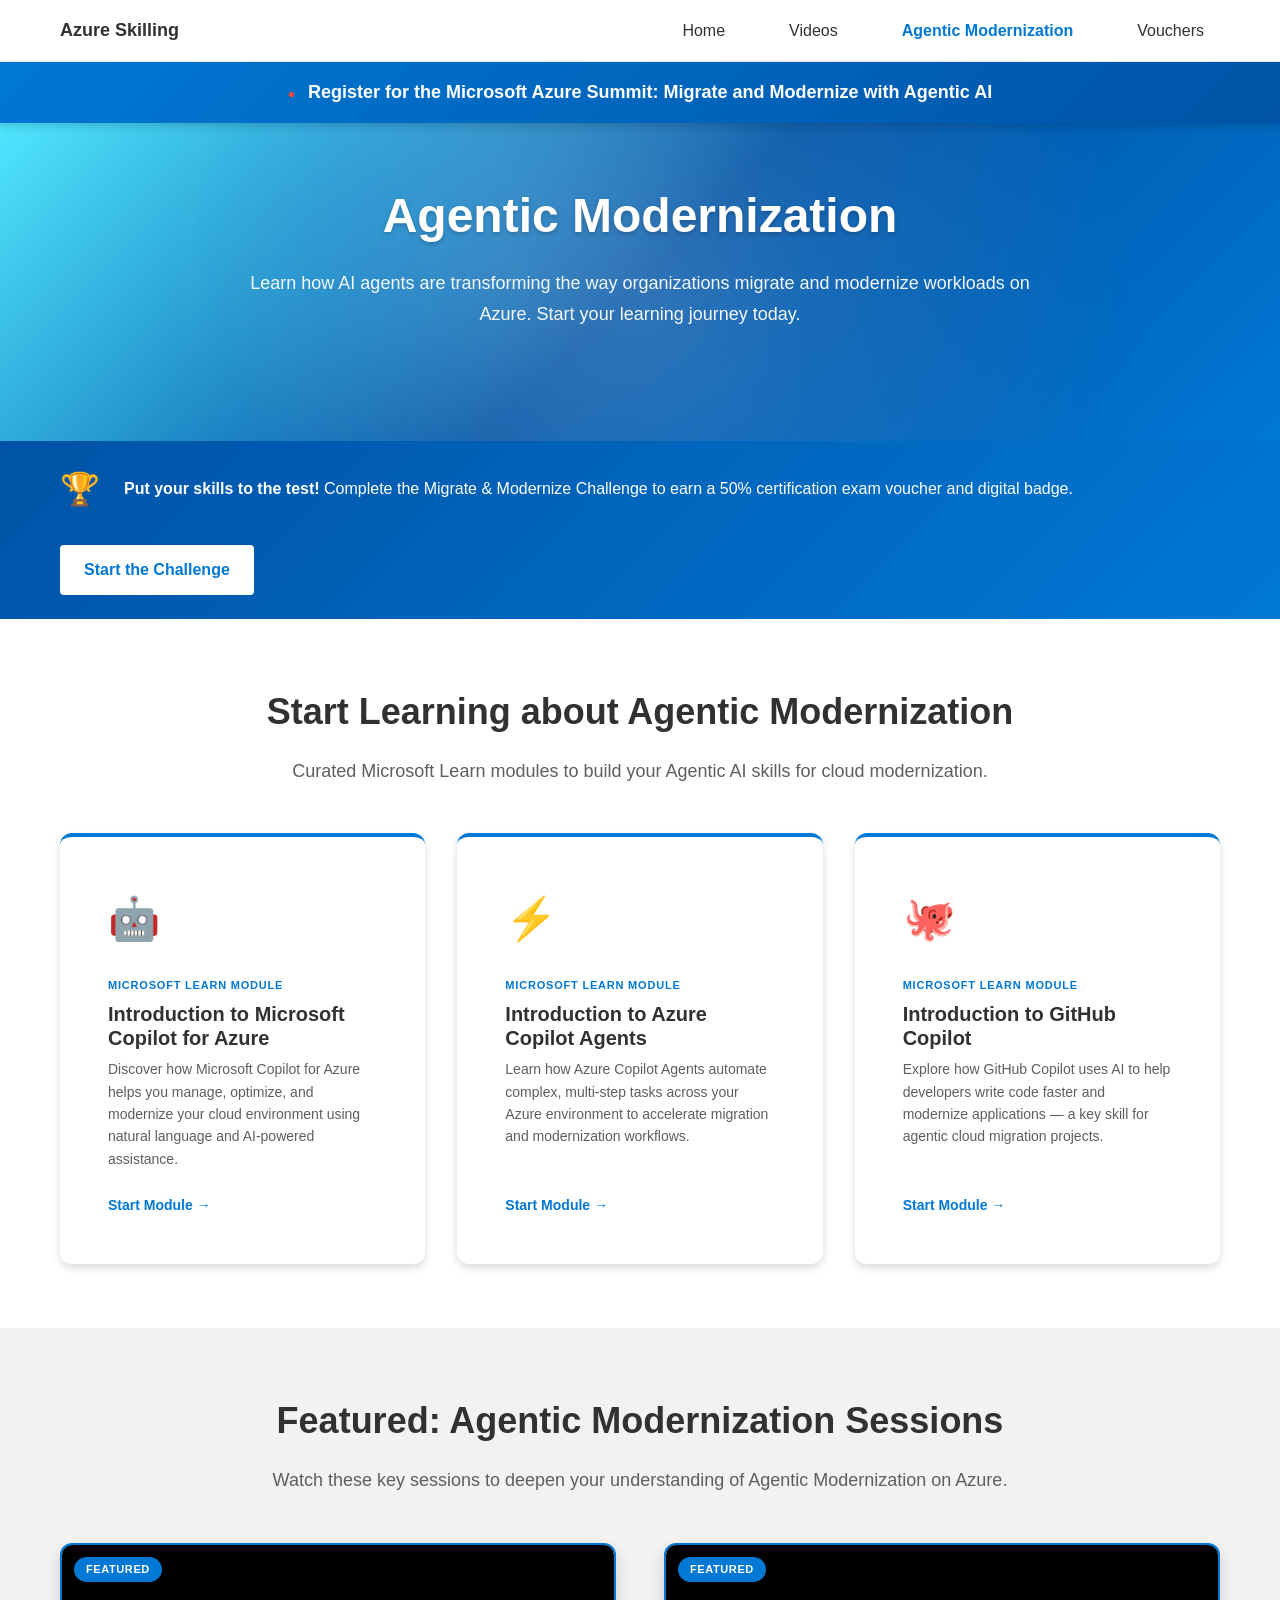
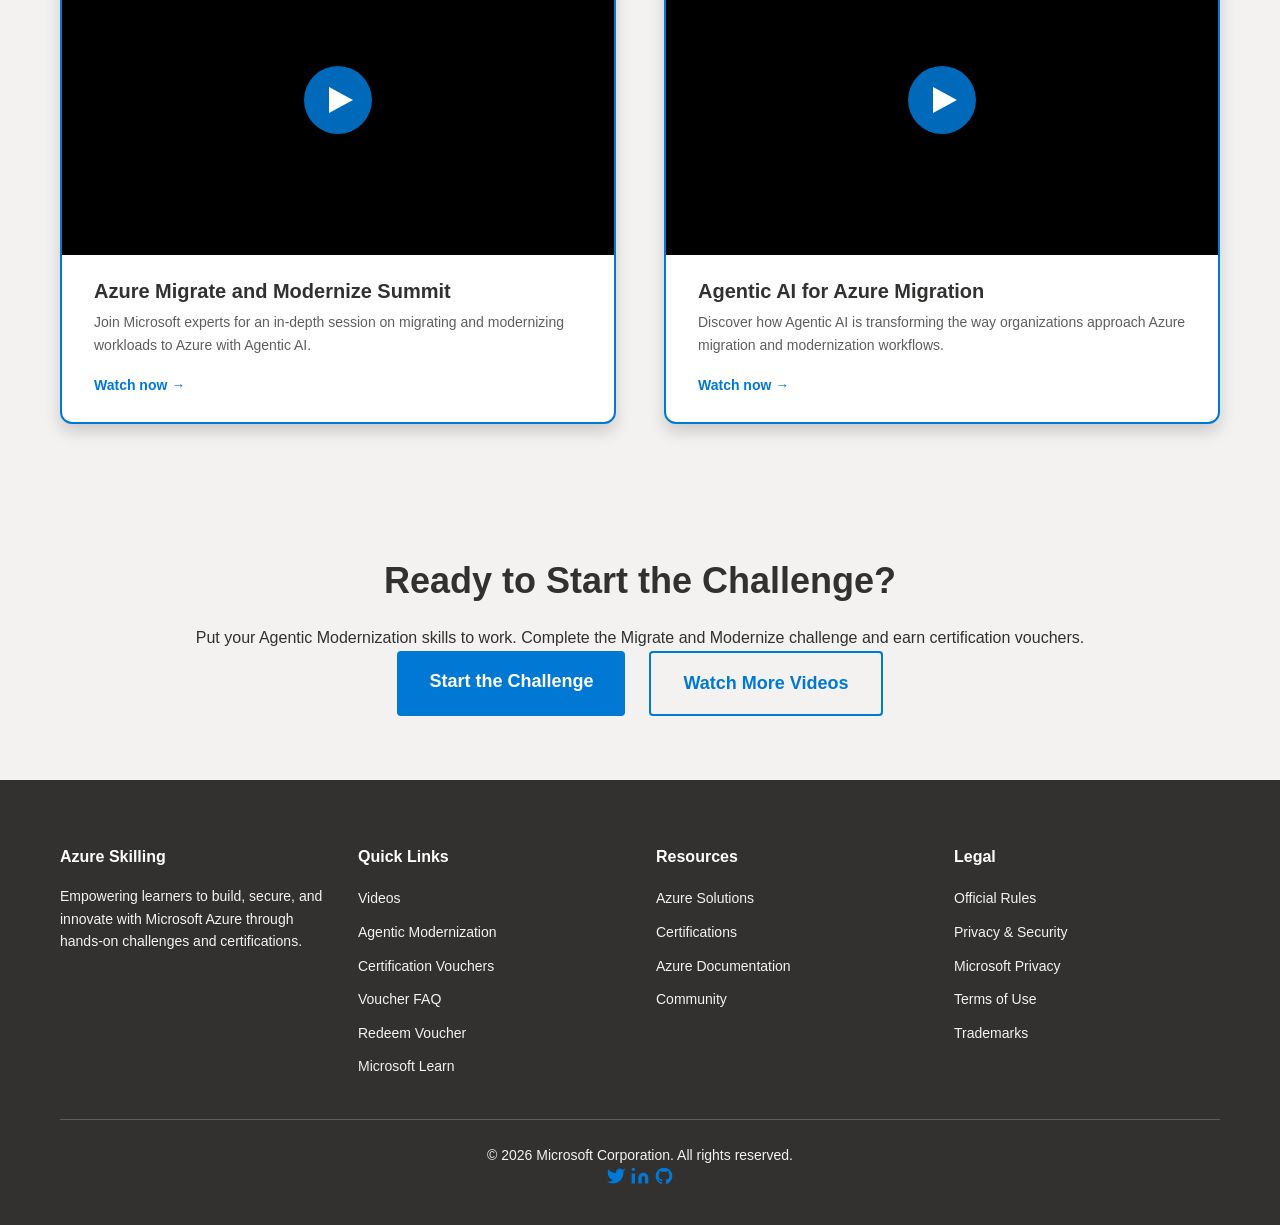
==== agentic.html @ 09b86522 "Add Videos and Agentic Modernization pages with video grid and learning path cards - Rename Reactor " ====
<!DOCTYPE html>
<html lang="en">
<head>
    <meta charset="UTF-8">
    <meta name="viewport" content="width=device-width, initial-scale=1.0">
    <meta name="description" content="Agentic Modernization — start learning how to use AI agents to modernize your Azure workloads with Microsoft Learn.">
    <title>Agentic Modernization | Azure Migrate and Modernize Skilling</title>
    <link rel="icon" href="data:image/svg+xml,<svg xmlns=%22http://www.w3.org/2000/svg%22 viewBox=%220 0 100 100%22><text y=%22.9em%22 font-size=%2290%22>☁️</text></svg>">
    <link rel="stylesheet" href="styles.css">
</head>
<body>
    <!-- Navigation Bar -->
    <nav class="navbar" role="navigation" aria-label="Main navigation">
        <div class="container">
            <div class="nav-brand">
                <a href="index.html" class="nav-logo" aria-label="Azure Skilling Home">
                    <span class="nav-title">Azure Skilling</span>
                </a>
            </div>
            <ul class="nav-links">
                <li><a href="index.html" class="nav-link">Home</a></li>
                <li><a href="reactor.html" class="nav-link">Videos</a></li>
                <li><a href="agentic.html" class="nav-link active">Agentic Modernization</a></li>
                <li><a href="vouchers.html" class="nav-link">Vouchers</a></li>
            </ul>
            <button class="nav-toggle" aria-label="Toggle navigation" aria-expanded="false">
                <span class="nav-toggle-icon"></span>
            </button>
        </div>
    </nav>

    <!-- Event Ribbon -->
    <div class="event-ribbon" role="banner">
        <div class="container">
            <a href="https://www.microsoft.com/en-us/events/launch-events/migrate-and-modernize-summit" target="_blank" rel="noopener noreferrer" style="color: inherit; text-decoration: none;">
                <span class="live-indicator" aria-label="Live event">●</span>
                <span class="event-text">Register for the Microsoft Azure Summit: Migrate and Modernize with Agentic AI</span>
            </a>
        </div>
    </div>

    <!-- Hero Section -->
    <section class="hero" role="main">
        <div class="hero-banner"></div>
        <div class="container">
            <h1 class="hero-title">Agentic Modernization</h1>
            <p class="hero-subtitle">Learn how AI agents are transforming the way organizations migrate and modernize workloads on Azure. Start your learning journey today.</p>
        </div>
    </section>

    <!-- Challenge Banner -->
    <div class="challenge-banner" role="complementary">
        <div class="container">
            <div class="challenge-banner-inner">
                <div class="challenge-banner-text">
                    <span class="challenge-banner-icon">🏆</span>
                    <div>
                        <strong>Put your skills to the test!</strong>
                        Complete the Migrate &amp; Modernize Challenge to earn a 50% certification exam voucher and digital badge.
                    </div>
                </div>
                <a href="https://aka.ms/MigrateModernizeChallenge2026" class="btn btn-primary" target="_blank" rel="noopener noreferrer">Start the Challenge</a>
            </div>
        </div>
    </div>

    <!-- Learning Paths Section -->
    <section class="learning-section">
        <div class="container">
            <div class="learning-section-header">
                <h2 class="learning-section-title">Start Learning about Agentic Modernization</h2>
                <p class="learning-section-subtitle">Curated Microsoft Learn modules to build your Agentic AI skills for cloud modernization.</p>
            </div>
            <div class="learning-cards-grid">

                <!-- Card 1: Introduction to Microsoft Copilot for Azure -->
                <a href="https://learn.microsoft.com/en-us/training/modules/introduction-microsoft-copilot-azure/?ns-enrollment-type=Collection&ns-enrollment-id=5pq7bqtydxey67"
                   class="learning-path-card" target="_blank" rel="noopener noreferrer" aria-label="Start learning about Microsoft Copilot for Azure">
                    <div class="learning-path-icon">🤖</div>
                    <div class="learning-path-tag">Microsoft Learn Module</div>
                    <h3 class="learning-path-title">Introduction to Microsoft Copilot for Azure</h3>
                    <p class="learning-path-desc">Discover how Microsoft Copilot for Azure helps you manage, optimize, and modernize your cloud environment using natural language and AI-powered assistance.</p>
                    <span class="learning-path-cta">Start Module →</span>
                </a>

                <!-- Card 2: Introduction to Azure Copilot Agents -->
                <a href="https://learn.microsoft.com/en-us/training/modules/introduction-azure-copilot-agents/?ns-enrollment-type=Collection&ns-enrollment-id=5pq7bqtydxey67"
                   class="learning-path-card" target="_blank" rel="noopener noreferrer" aria-label="Start learning about Azure Copilot Agents">
                    <div class="learning-path-icon">⚡</div>
                    <div class="learning-path-tag">Microsoft Learn Module</div>
                    <h3 class="learning-path-title">Introduction to Azure Copilot Agents</h3>
                    <p class="learning-path-desc">Learn how Azure Copilot Agents automate complex, multi-step tasks across your Azure environment to accelerate migration and modernization workflows.</p>
                    <span class="learning-path-cta">Start Module →</span>
                </a>

                <!-- Card 3: Introduction to GitHub Copilot -->
                <a href="https://learn.microsoft.com/en-us/training/modules/introduction-to-github-copilot/?ns-enrollment-type=Collection&ns-enrollment-id=5pq7bqtydxey67"
                   class="learning-path-card" target="_blank" rel="noopener noreferrer" aria-label="Start learning about GitHub Copilot">
                    <div class="learning-path-icon">🐙</div>
                    <div class="learning-path-tag">Microsoft Learn Module</div>
                    <h3 class="learning-path-title">Introduction to GitHub Copilot</h3>
                    <p class="learning-path-desc">Explore how GitHub Copilot uses AI to help developers write code faster and modernize applications — a key skill for agentic cloud migration projects.</p>
                    <span class="learning-path-cta">Start Module →</span>
                </a>

            </div>
        </div>
    </section>

    <!-- Featured Videos Section -->
    <section class="video-featured-section" style="background: var(--color-gray-lightest);">
        <div class="container">
            <div class="videos-section-header">
                <h2 class="videos-section-title">Featured: Agentic Modernization Sessions</h2>
                <p class="videos-section-subtitle">Watch these key sessions to deepen your understanding of Agentic Modernization on Azure.</p>
            </div>
            <div class="video-featured-grid">

                <!-- Featured Video 1 -->
                <a href="https://www.youtube.com/watch?v=WaVISr34SSM" class="video-featured-card" target="_blank" rel="noopener noreferrer" aria-label="Watch featured video">
                    <div class="video-thumb-wrap">
                        <img src="https://img.youtube.com/vi/WaVISr34SSM/maxresdefault.jpg"
                             onerror="this.src='https://img.youtube.com/vi/WaVISr34SSM/hqdefault.jpg'"
                             alt="Azure Migrate and Modernize Summit" loading="lazy">
                        <div class="video-play-overlay" aria-hidden="true">
                            <div class="play-triangle"></div>
                        </div>
                        <span class="video-featured-badge">Featured</span>
                    </div>
                    <div class="video-card-body">
                        <h3 class="video-card-title">Azure Migrate and Modernize Summit</h3>
                        <p class="video-card-desc">Join Microsoft experts for an in-depth session on migrating and modernizing workloads to Azure with Agentic AI.</p>
                        <span class="video-watch-cta">Watch now →</span>
                    </div>
                </a>

                <!-- Featured Video 2 -->
                <a href="https://www.youtube.com/watch?v=uWRC_O67C2I" class="video-featured-card" target="_blank" rel="noopener noreferrer" aria-label="Watch featured video">
                    <div class="video-thumb-wrap">
                        <img src="https://img.youtube.com/vi/uWRC_O67C2I/maxresdefault.jpg"
                             onerror="this.src='https://img.youtube.com/vi/uWRC_O67C2I/hqdefault.jpg'"
                             alt="Agentic AI for Azure Migration" loading="lazy">
                        <div class="video-play-overlay" aria-hidden="true">
                            <div class="play-triangle"></div>
                        </div>
                        <span class="video-featured-badge">Featured</span>
                    </div>
                    <div class="video-card-body">
                        <h3 class="video-card-title">Agentic AI for Azure Migration</h3>
                        <p class="video-card-desc">Discover how Agentic AI is transforming the way organizations approach Azure migration and modernization workflows.</p>
                        <span class="video-watch-cta">Watch now →</span>
                    </div>
                </a>

            </div>
        </div>
    </section>

    <!-- CTA Section -->
    <section class="cta-section">
        <div class="container">
            <h2 class="cta-title">Ready to Start the Challenge?</h2>
            <p class="cta-description">Put your Agentic Modernization skills to work. Complete the Migrate and Modernize challenge and earn certification vouchers.</p>
            <div class="cta-buttons">
                <a href="https://aka.ms/MigrateModernizeChallenge2026" class="btn btn-primary btn-large" target="_blank" rel="noopener noreferrer">Start the Challenge</a>
                <a href="reactor.html" class="btn btn-secondary btn-large">Watch More Videos</a>
            </div>
        </div>
    </section>

    <!-- Footer -->
    <footer class="footer">
        <div class="container">
            <div class="footer-grid">
                <div class="footer-column">
                    <h4 class="footer-heading">Azure Skilling</h4>
                    <p class="footer-text">Empowering learners to build, secure, and innovate with Microsoft Azure through hands-on challenges and certifications.</p>
                </div>
                <div class="footer-column">
                    <h4 class="footer-heading">Quick Links</h4>
                    <ul class="footer-links">
                        <li><a href="reactor.html">Videos</a></li>
                        <li><a href="agentic.html">Agentic Modernization</a></li>
                        <li><a href="vouchers.html">Certification Vouchers</a></li>
                        <li><a href="faq.html">Voucher FAQ</a></li>
                        <li><a href="redeem.html">Redeem Voucher</a></li>
                        <li><a href="https://learn.microsoft.com" target="_blank" rel="noopener noreferrer">Microsoft Learn</a></li>
                    </ul>
                </div>
                <div class="footer-column">
                    <h4 class="footer-heading">Resources</h4>
                    <ul class="footer-links">
                        <li><a href="https://azure.microsoft.com/en-us/solutions/" target="_blank" rel="noopener noreferrer">Azure Solutions</a></li>
                        <li><a href="https://learn.microsoft.com/en-us/certifications/" target="_blank" rel="noopener noreferrer">Certifications</a></li>
                        <li><a href="https://docs.microsoft.com/en-us/azure/" target="_blank" rel="noopener noreferrer">Azure Documentation</a></li>
                        <li><a href="https://azure.microsoft.com/en-us/community/" target="_blank" rel="noopener noreferrer">Community</a></li>
                    </ul>
                </div>
                <div class="footer-column">
                    <h4 class="footer-heading">Legal</h4>
                    <ul class="footer-links">
                        <li><a href="official-rules.html">Official Rules</a></li>
                        <li><a href="privacy.html">Privacy &amp; Security</a></li>
                        <li><a href="https://privacy.microsoft.com/en-us/privacystatement" target="_blank" rel="noopener noreferrer">Microsoft Privacy</a></li>
                        <li><a href="https://www.microsoft.com/en-us/legal/terms-of-use" target="_blank" rel="noopener noreferrer">Terms of Use</a></li>
                        <li><a href="https://www.microsoft.com/en-us/legal/intellectualproperty/trademarks" target="_blank" rel="noopener noreferrer">Trademarks</a></li>
                    </ul>
                </div>
            </div>
            <div class="footer-bottom">
                <p class="footer-copyright">&copy; 2026 Microsoft Corporation. All rights reserved.</p>
                <div class="footer-social">
                    <a href="https://twitter.com/Azure" target="_blank" rel="noopener noreferrer" aria-label="Azure on Twitter">
                        <svg width="20" height="20" fill="currentColor" viewBox="0 0 24 24"><path d="M23 3a10.9 10.9 0 01-3.14 1.53 4.48 4.48 0 00-7.86 3v1A10.66 10.66 0 013 4s-4 9 5 13a11.64 11.64 0 01-7 2c9 5 20 0 20-11.5a4.5 4.5 0 00-.08-.83A7.72 7.72 0 0023 3z"></path></svg>
                    </a>
                    <a href="https://www.linkedin.com/showcase/microsoft-azure" target="_blank" rel="noopener noreferrer" aria-label="Azure on LinkedIn">
                        <svg width="20" height="20" fill="currentColor" viewBox="0 0 24 24"><path d="M16 8a6 6 0 016 6v7h-4v-7a2 2 0 00-2-2 2 2 0 00-2 2v7h-4v-7a6 6 0 016-6zM2 9h4v12H2z"></path><circle cx="4" cy="4" r="2"></circle></svg>
                    </a>
                    <a href="https://github.com/Azure" target="_blank" rel="noopener noreferrer" aria-label="Azure on GitHub">
                        <svg width="20" height="20" fill="currentColor" viewBox="0 0 24 24"><path d="M12 2A10 10 0 002 12c0 4.42 2.87 8.17 6.84 9.5.5.08.66-.23.66-.5v-1.69c-2.77.6-3.36-1.34-3.36-1.34-.46-1.16-1.11-1.47-1.11-1.47-.91-.62.07-.6.07-.6 1 .07 1.53 1.03 1.53 1.03.87 1.52 2.34 1.07 2.91.83.09-.65.35-1.09.63-1.34-2.22-.25-4.55-1.11-4.55-4.92 0-1.11.38-2 1.03-2.71-.1-.25-.45-1.29.1-2.64 0 0 .84-.27 2.75 1.02.79-.22 1.65-.33 2.5-.33.85 0 1.71.11 2.5.33 1.91-1.29 2.75-1.02 2.75-1.02.55 1.35.2 2.39.1 2.64.65.71 1.03 1.6 1.03 2.71 0 3.82-2.34 4.66-4.57 4.91.36.31.69.92.69 1.85V21c0 .27.16.59.67.5C19.14 20.16 22 16.42 22 12A10 10 0 0012 2z"></path></svg>
                    </a>
                </div>
            </div>
        </div>
    </footer>

    <script src="script.js"></script>
</body>
</html>
---- styles.css ----
/* ==========================================
   CSS CUSTOM PROPERTIES (THEMING)
   ========================================== */
:root {
    /* Microsoft Color Palette */
    --color-azure-blue: #0078d4;
    --color-purple: #0053a6;
    --color-orange: #d83b01;
    --color-red: #e81123;
    --color-green: #107c10;
    --color-gray: #323130;
    --color-gray-light: #605e5c;
    --color-gray-lighter: #edebe9;
    --color-gray-lightest: #f3f2f1;
    --color-white: #ffffff;
    --color-black: #000000;

    /* Typography */
    --font-primary: 'Segoe UI', -apple-system, BlinkMacSystemFont, 'Roboto', 'Helvetica Neue', sans-serif;
    --font-size-base: 16px;
    --font-size-small: 14px;
    --font-size-large: 18px;
    --font-size-h1: 48px;
    --font-size-h2: 36px;
    --font-size-h3: 24px;
    --font-size-h4: 20px;
    --line-height-base: 1.6;
    --line-height-heading: 1.2;

    /* Spacing */
    --spacing-xs: 8px;
    --spacing-sm: 16px;
    --spacing-md: 24px;
    --spacing-lg: 32px;
    --spacing-xl: 48px;
    --spacing-xxl: 64px;

    /* Shadows (Fluent Design) */
    --shadow-sm: 0 1px 3px rgba(0, 0, 0, 0.12);
    --shadow-md: 0 4px 8px rgba(0, 0, 0, 0.14);
    --shadow-lg: 0 8px 16px rgba(0, 0, 0, 0.16);
    --shadow-xl: 0 16px 32px rgba(0, 0, 0, 0.18);

    /* Border Radius */
    --border-radius-sm: 4px;
    --border-radius-md: 8px;
    --border-radius-lg: 12px;

    /* Transitions */
    --transition-fast: 150ms ease-in-out;
    --transition-base: 250ms ease-in-out;
    --transition-slow: 350ms ease-in-out;

    /* Layout */
    --container-max-width: 1200px;
    --container-padding: 20px;
}

/* ==========================================
   RESET & BASE STYLES
   ========================================== */
* {
    margin: 0;
    padding: 0;
    box-sizing: border-box;
}

html {
    font-size: var(--font-size-base);
    scroll-behavior: smooth;
}

body {
    font-family: var(--font-primary);
    line-height: var(--line-height-base);
    color: var(--color-gray);
    background-color: var(--color-white);
    -webkit-font-smoothing: antialiased;
    -moz-osx-font-smoothing: grayscale;
}

img {
    max-width: 100%;
    height: auto;
}

a {
    color: var(--color-azure-blue);
    text-decoration: none;
    transition: color var(--transition-fast);
}

a:hover {
    color: var(--color-purple);
}

a:focus {
    outline: 2px solid var(--color-azure-blue);
    outline-offset: 2px;
}

/* ==========================================
   LAYOUT UTILITIES
   ========================================== */
.container {
    max-width: var(--container-max-width);
    margin: 0 auto;
    padding: 0 var(--container-padding);
}

/* ==========================================
   EVENT RIBBON
   ========================================== */
.event-ribbon {
    background: linear-gradient(135deg, var(--color-azure-blue), var(--color-purple));
    color: var(--color-white);
    padding: var(--spacing-sm) 0;
    text-align: center;
    font-size: var(--font-size-large);
    font-weight: 600;
    position: sticky;
    top: 0;
    z-index: 1000;
    box-shadow: var(--shadow-md);
}

.live-indicator {
    color: #ff4136;
    font-size: 12px;
    margin-right: var(--spacing-xs);
    animation: pulse 2s infinite;
}

@keyframes pulse {
    0%, 100% { opacity: 1; }
    50% { opacity: 0.5; }
}

/* ==========================================
   HERO SECTION
   ========================================== */
.hero {
    position: relative;
    background: linear-gradient(135deg, #50e6ff 0%, #0053a6 50%, #0078d4 100%);
    padding: var(--spacing-xxl) 0;
    text-align: center;
    overflow: hidden;
}

.hero-banner {
    position: absolute;
    top: 0;
    left: 0;
    width: 100%;
    height: 100%;
    /* CSS Custom Properties for dynamic gradient (updated by JavaScript) */
    --mouse-x: 50%;
    --mouse-y: 50%;
    --layer1-x: 40%;
    --layer1-y: 50%;
    --layer2-x: 70%;
    --layer2-y: 70%;
    --layer3-x: 30%;
    --layer3-y: 30%;
    background:
        /* Mouse-following spotlight with stronger glow */
        radial-gradient(circle 800px at var(--mouse-x) var(--mouse-y), rgba(255, 255, 255, 0.15) 0%, transparent 60%),
        /* Parallax layer 1 - slow movement */
        radial-gradient(circle 600px at var(--layer1-x) var(--layer1-y), rgba(255, 255, 255, 0.08) 0%, transparent 50%),
        /* Parallax layer 2 - medium movement */
        radial-gradient(circle 500px at var(--layer2-x) var(--layer2-y), rgba(0, 83, 166, 0.25) 0%, transparent 50%),
        /* Parallax layer 3 - fast movement */
        radial-gradient(circle 400px at var(--layer3-x) var(--layer3-y), rgba(0, 120, 212, 0.2) 0%, transparent 50%),
        /* Base gradient */
        linear-gradient(135deg, #50e6ff 0%, #0053a6 50%, #0078d4 100%);
    opacity: 1;
    z-index: 0;
    /* Smooth transitions for non-JavaScript updates */
    transition: background 0.3s ease;
}

.hero .container {
    position: relative;
    z-index: 1;
}

.hero-title {
    font-size: var(--font-size-h1);
    font-weight: 700;
    line-height: var(--line-height-heading);
    color: var(--color-white);
    margin-bottom: var(--spacing-md);
    max-width: 900px;
    margin-left: auto;
    margin-right: auto;
    text-shadow: 0 2px 4px rgba(0, 0, 0, 0.2);
}

.hero-subtitle {
    font-size: var(--font-size-large);
    color: rgba(255, 255, 255, 0.95);
    max-width: 800px;
    margin: 0 auto var(--spacing-xl);
    line-height: 1.7;
}

.hero-stats {
    display: flex;
    justify-content: center;
    gap: var(--spacing-xl);
    flex-wrap: wrap;
    margin-top: var(--spacing-xl);
}

.stat {
    text-align: center;
    min-width: 150px;
}

.stat-number {
    font-size: 48px;
    font-weight: 700;
    color: var(--color-white);
    line-height: 1;
    text-shadow: 0 2px 4px rgba(0, 0, 0, 0.2);
}

.stat-label {
    font-size: var(--font-size-small);
    color: rgba(255, 255, 255, 0.9);
    margin-top: var(--spacing-xs);
    text-transform: uppercase;
    letter-spacing: 0.5px;
}

/* ==========================================
   WHAT YOU'LL LEARN SECTION
   ========================================== */
.what-you-learn {
    padding: var(--spacing-xxl) 0;
    background-color: var(--color-white);
    text-align: center;
}

.what-you-learn .section-title {
    margin-bottom: var(--spacing-sm);
}

.what-you-learn .section-subtitle {
    max-width: 800px;
    margin: 0 auto;
    font-size: var(--font-size-large);
    line-height: 1.7;
}

/* ==========================================
   CHALLENGES SECTION
   ========================================== */
.challenges {
    padding: var(--spacing-xxl) 0;
    background-color: var(--color-gray-lightest);
}

.section-title {
    font-size: var(--font-size-h2);
    font-weight: 700;
    color: var(--color-gray);
    text-align: center;
    margin-bottom: var(--spacing-sm);
}

.section-subtitle {
    font-size: var(--font-size-large);
    color: var(--color-gray-light);
    text-align: center;
    max-width: 700px;
    margin: 0 auto var(--spacing-xl);
}

.challenges-grid {
    display: grid;
    grid-template-columns: repeat(auto-fit, minmax(350px, 1fr));
    gap: var(--spacing-lg);
    margin-top: var(--spacing-xl);
}

.challenge-card {
    background: var(--color-white);
    border: 1px solid var(--color-gray-lighter);
    border-radius: var(--border-radius-lg);
    padding: var(--spacing-lg);
    box-shadow: 0 4px 12px rgba(0, 0, 0, 0.08), 0 2px 4px rgba(0, 0, 0, 0.06);
    transition: all var(--transition-base);
    position: relative;
    overflow: hidden;
    display: flex;
    flex-direction: column;
}

.challenge-card::before {
    content: '';
    position: absolute;
    top: 0;
    left: 0;
    width: 100%;
    height: 5px;
    background: linear-gradient(90deg, var(--card-accent-color, var(--color-azure-blue)), var(--card-accent-color, var(--color-azure-blue)) 70%, transparent);
    opacity: 1;
    transition: all var(--transition-base);
}

.challenge-card:hover {
    transform: translateY(-6px);
    box-shadow: 0 16px 32px rgba(0, 0, 0, 0.15), 0 8px 16px rgba(0, 0, 0, 0.1);
}

.challenge-card:hover::before {
    height: 6px;
}

.challenge-card:focus-within {
    outline: 2px solid var(--color-azure-blue);
    outline-offset: 2px;
}

/* Challenge Card Color Accents */
.ai-card { --card-accent-color: var(--color-purple); }
.data-card { --card-accent-color: var(--color-orange); }
.infra-card { --card-accent-color: var(--color-azure-blue); }
.github-card { --card-accent-color: var(--color-gray); }
.security-card { --card-accent-color: var(--color-red); }
.fullstack-card { --card-accent-color: var(--color-green); }

.challenge-icon {
    font-size: 56px;
    margin-bottom: var(--spacing-md);
    text-align: center;
    display: block;
}

.challenge-title {
    font-size: var(--font-size-h3);
    font-weight: 600;
    color: var(--color-gray);
    margin-bottom: var(--spacing-xs);
}

.challenge-subtitle {
    font-size: var(--font-size-small);
    font-weight: 600;
    color: var(--card-accent-color, var(--color-azure-blue));
    margin-bottom: var(--spacing-sm);
    text-transform: uppercase;
    letter-spacing: 0.5px;
}

.challenge-description {
    color: var(--color-gray-light);
    margin-bottom: var(--spacing-md);
    line-height: 1.7;
    font-size: 15px;
    font-weight: 400;
    letter-spacing: 0.2px;
}

.challenge-features {
    list-style: none;
    margin-bottom: var(--spacing-md);
}

.challenge-features li {
    padding-left: var(--spacing-md);
    margin-bottom: var(--spacing-xs);
    position: relative;
    color: var(--color-gray);
    font-size: var(--font-size-small);
}

.challenge-features li::before {
    content: '✓';
    position: absolute;
    left: 0;
    color: var(--card-accent-color, var(--color-azure-blue));
    font-weight: 700;
}

.challenge-meta {
    display: flex;
    justify-content: space-between;
    align-items: center;
    margin-bottom: var(--spacing-md);
    margin-top: auto;
    padding-top: var(--spacing-sm);
    border-top: 1px solid var(--color-gray-lighter);
    font-size: var(--font-size-small);
}

.time-estimate {
    color: var(--color-gray-light);
}

.difficulty {
    padding: 4px 12px;
    border-radius: 12px;
    font-size: 12px;
    font-weight: 600;
    text-transform: uppercase;
    letter-spacing: 0.5px;
}

.difficulty.beginner {
    background-color: #e8f5e9;
    color: var(--color-green);
}

.difficulty.intermediate {
    background-color: #fff3e0;
    color: var(--color-orange);
}

.difficulty.advanced {
    background-color: #fce4ec;
    color: var(--color-red);
}

/* ==========================================
   BUTTONS
   ========================================== */
.btn {
    display: inline-block;
    padding: 12px 24px;
    font-size: var(--font-size-base);
    font-weight: 600;
    text-align: center;
    border-radius: var(--border-radius-sm);
    border: none;
    cursor: pointer;
    transition: all var(--transition-fast);
    text-decoration: none;
}

.btn:focus {
    outline: 2px solid var(--color-azure-blue);
    outline-offset: 2px;
}

.btn-primary {
    background-color: var(--color-azure-blue);
    color: var(--color-white);
}

.btn-primary:hover {
    background-color: var(--color-purple);
    color: var(--color-white);
    transform: translateY(-2px);
    box-shadow: var(--shadow-md);
}

.btn-secondary {
    background-color: transparent;
    color: var(--color-azure-blue);
    border: 2px solid var(--color-azure-blue);
}

.btn-secondary:hover {
    background-color: var(--color-azure-blue);
    color: var(--color-white);
}

.btn-large {
    padding: 16px 32px;
    font-size: var(--font-size-large);
}

.challenge-cta {
    width: 100%;
    margin-top: var(--spacing-sm);
}

/* ==========================================
   CERTIFICATION VOUCHERS SECTION
   ========================================== */
.vouchers {
    background: var(--color-gray-lightest);
    color: var(--color-gray);
    padding: var(--spacing-xxl) 0;
    text-align: center;
}

.vouchers .section-title {
    color: var(--color-gray);
}

.vouchers .section-subtitle {
    color: var(--color-gray-light);
}

.vouchers-grid {
    display: grid;
    grid-template-columns: repeat(auto-fit, minmax(300px, 1fr));
    gap: var(--spacing-lg);
    margin: var(--spacing-xl) 0;
}

.voucher-card {
    background: var(--color-white);
    border-radius: var(--border-radius-lg);
    padding: var(--spacing-xl);
    text-align: center;
    transition: all var(--transition-base);
    position: relative;
    overflow: hidden;
    box-shadow: 0 4px 12px rgba(0, 0, 0, 0.08);
    border: 1px solid var(--color-gray-lighter);
}

.voucher-card:hover {
    transform: translateY(-4px);
    box-shadow: 0 12px 28px rgba(0, 0, 0, 0.15);
}

.voucher-card.featured {
    background: linear-gradient(135deg, rgba(255, 255, 255, 0.98), rgba(255, 215, 0, 0.1));
    border: 2px solid rgba(255, 215, 0, 0.6);
}

.voucher-icon {
    font-size: 56px;
    margin-bottom: var(--spacing-md);
}

.voucher-title {
    font-size: var(--font-size-h3);
    font-weight: 700;
    color: var(--color-gray);
    margin-bottom: var(--spacing-sm);
}

.voucher-description {
    font-size: var(--font-size-base);
    color: var(--color-gray-light);
    line-height: 1.6;
}

.voucher-badge {
    display: inline-block;
    margin-top: var(--spacing-md);
    padding: 8px 16px;
    background: linear-gradient(135deg, var(--color-orange), var(--color-red));
    color: var(--color-white);
    font-size: var(--font-size-small);
    font-weight: 700;
    text-transform: uppercase;
    letter-spacing: 0.5px;
    border-radius: 20px;
}

.vouchers-note {
    font-size: var(--font-size-small);
    opacity: 0.9;
    font-style: italic;
    margin-top: var(--spacing-lg);
    color: var(--color-gray-light);
}

/* ==========================================
   ANNOUNCEMENTS SECTION
   ========================================== */
.announcements {
    background: linear-gradient(135deg, #f5f5f5 0%, #ffffff 100%);
    padding: var(--spacing-xxl) 0;
}

.announcements-grid {
    display: grid;
    grid-template-columns: repeat(auto-fit, minmax(320px, 1fr));
    gap: var(--spacing-md);
    margin-top: var(--spacing-xl);
}

.announcement-card {
    background: var(--color-white);
    border: 1px solid var(--color-gray-lighter);
    border-radius: var(--border-radius-lg);
    padding: var(--spacing-lg);
    position: relative;
    transition: all var(--transition-base);
    box-shadow: var(--shadow-sm);
}

.announcement-card:hover {
    box-shadow: var(--shadow-lg);
    transform: translateY(-4px);
}

.announcement-card.featured {
    border: 2px solid var(--color-azure-blue);
    box-shadow: 0 4px 12px rgba(0, 120, 212, 0.1);
}

.announcement-badge {
    position: absolute;
    top: 12px;
    right: 12px;
    background: var(--color-azure-blue);
    color: var(--color-white);
    padding: 4px 12px;
    border-radius: 12px;
    font-size: 12px;
    font-weight: 600;
    text-transform: uppercase;
    letter-spacing: 0.5px;
}

.announcement-icon {
    font-size: 48px;
    margin-bottom: var(--spacing-sm);
    display: block;
}

.announcement-title {
    font-size: var(--font-size-h3);
    font-weight: 700;
    margin-bottom: var(--spacing-sm);
    color: var(--color-gray);
    line-height: 1.3;
}

.announcement-description {
    font-size: var(--font-size-base);
    line-height: 1.6;
    color: var(--color-gray-light);
    margin-bottom: var(--spacing-md);
}

.announcement-meta {
    display: flex;
    justify-content: space-between;
    align-items: center;
    padding-top: var(--spacing-sm);
    border-top: 1px solid var(--color-gray-lighter);
    flex-wrap: wrap;
    gap: var(--spacing-sm);
}

.announcement-date {
    font-size: var(--font-size-small);
    color: var(--color-gray-light);
    font-weight: 500;
}

.announcement-link {
    color: var(--color-azure-blue);
    text-decoration: none;
    font-weight: 600;
    font-size: var(--font-size-small);
    transition: color var(--transition-fast);
    display: inline-flex;
    align-items: center;
    gap: 4px;
}

.announcement-link:hover {
    color: var(--color-purple);
}

/* ==========================================
   HOW IT WORKS SECTION
   ========================================== */
.how-it-works {
    padding: var(--spacing-xxl) 0;
    background-color: var(--color-gray-lightest);
}

.steps {
    display: grid;
    grid-template-columns: repeat(auto-fit, minmax(250px, 1fr));
    gap: var(--spacing-lg);
    margin-top: var(--spacing-xl);
}

.step {
    text-align: center;
    padding: var(--spacing-lg);
}

.step-number {
    width: 64px;
    height: 64px;
    background: linear-gradient(135deg, var(--color-azure-blue), var(--color-purple));
    color: var(--color-white);
    border-radius: 50%;
    display: flex;
    align-items: center;
    justify-content: center;
    font-size: 28px;
    font-weight: 700;
    margin: 0 auto var(--spacing-md);
}

.step-title {
    font-size: var(--font-size-h4);
    font-weight: 600;
    color: var(--color-gray);
    margin-bottom: var(--spacing-sm);
}

.step-description {
    color: var(--color-gray-light);
    line-height: 1.6;
}

/* ==========================================
   CTA SECTION
   ========================================== */
.cta-section {
    padding: var(--spacing-xxl) 0;
    background-color: var(--color-gray-lightest);
    text-align: center;
}

.cta-title {
    font-size: var(--font-size-h2);
    font-weight: 700;
    color: var(--color-gray);
    margin-bottom: var(--spacing-sm);
}

.cta-subtitle {
    font-size: var(--font-size-large);
    color: var(--color-gray-light);
    margin-bottom: var(--spacing-xl);
}

.cta-buttons {
    display: flex;
    justify-content: center;
    gap: var(--spacing-md);
    flex-wrap: wrap;
}

/* ==========================================
   FOOTER
   ========================================== */
.footer {
    background-color: var(--color-gray);
    color: var(--color-gray-lightest);
    padding: var(--spacing-xxl) 0 var(--spacing-lg);
}

.footer-grid {
    display: grid;
    grid-template-columns: repeat(auto-fit, minmax(200px, 1fr));
    gap: var(--spacing-lg);
    margin-bottom: var(--spacing-lg);
}

.footer-heading {
    font-size: var(--font-size-base);
    font-weight: 600;
    color: var(--color-white);
    margin-bottom: var(--spacing-sm);
}

.footer-links {
    list-style: none;
}

.footer-links li {
    margin-bottom: var(--spacing-xs);
}

.footer-links a {
    color: var(--color-gray-lightest);
    font-size: var(--font-size-small);
    transition: color var(--transition-fast);
}

.footer-links a:hover {
    color: var(--color-white);
}

.footer-text {
    font-size: var(--font-size-small);
    color: var(--color-gray-lightest);
    line-height: 1.6;
}

.footer-bottom {
    border-top: 1px solid var(--color-gray-light);
    padding-top: var(--spacing-md);
    text-align: center;
    font-size: var(--font-size-small);
    color: var(--color-gray-lightest);
}

/* ==========================================
   WARNING / NOTICE BOX
   ========================================== */
.warning-box {
    margin-top: var(--spacing-xl);
    padding: var(--spacing-lg);
    background: #fff3cd;
    border-left: 4px solid var(--color-orange);
    border-radius: var(--border-radius-md);
}

.warning-box-title {
    margin-top: 0;
    color: var(--color-orange);
}

.warning-box-list {
    color: var(--color-gray-light);
    line-height: 1.8;
    margin-left: var(--spacing-md);
}

.warning-box-note {
    color: var(--color-gray-light);
}

/* ==========================================
   RESPONSIVE DESIGN
   ========================================== */

/* Mobile (up to 480px) */
@media (max-width: 480px) {
    :root {
        --font-size-h1: 32px;
        --font-size-h2: 28px;
        --font-size-h3: 20px;
        --spacing-xxl: 32px;
        --spacing-xl: 24px;
    }

    .hero-stats,
    .vouchers-grid {
        gap: var(--spacing-md);
    }

    .stat {
        min-width: 120px;
    }

    .stat-number {
        font-size: 36px;
    }

    .vouchers-grid {
        grid-template-columns: 1fr;
    }

    .challenges-grid {
        grid-template-columns: 1fr;
        gap: var(--spacing-md);
    }

    .announcements-grid {
        grid-template-columns: 1fr;
        gap: var(--spacing-md);
    }

    .announcement-card {
        padding: var(--spacing-md);
    }

    .announcement-icon {
        font-size: 36px;
    }

    .announcement-title {
        font-size: var(--font-size-h4);
    }

    .announcement-description {
        font-size: var(--font-size-small);
    }

    .announcement-meta {
        flex-direction: column;
        align-items: flex-start;
    }

    .cta-buttons {
        flex-direction: column;
        align-items: stretch;
    }

    .btn-large {
        width: 100%;
    }
}

/* Tablet (481px to 768px) */
@media (min-width: 481px) and (max-width: 768px) {
    :root {
        --font-size-h1: 40px;
        --font-size-h2: 32px;
    }

    .challenges-grid {
        grid-template-columns: 1fr;
    }

    .announcements-grid {
        grid-template-columns: 1fr;
    }
}

/* Desktop (769px to 1200px) - default styles already optimized */

/* Large Desktop (1201px+) */
@media (min-width: 1201px) {
    .challenges-grid {
        grid-template-columns: repeat(3, 1fr);
    }
}

/* ==========================================
   ACCESSIBILITY
   ========================================== */

/* Reduced Motion */
@media (prefers-reduced-motion: reduce) {
    *,
    *::before,
    *::after {
        animation-duration: 0.01ms !important;
        animation-iteration-count: 1 !important;
        transition-duration: 0.01ms !important;
        scroll-behavior: auto !important;
    }

    .hero-banner::before {
        animation: none !important;
    }
}

/* High Contrast Mode Support */
@media (prefers-contrast: high) {
    .challenge-card {
        border: 2px solid var(--color-gray);
    }

    .btn-primary {
        border: 2px solid var(--color-gray);
    }
}

/* Focus Visible (for keyboard navigation) */
:focus-visible {
    outline: 3px solid var(--color-azure-blue);
    outline-offset: 2px;
}

/* Screen Reader Only */
.sr-only {
    position: absolute;
    width: 1px;
    height: 1px;
    padding: 0;
    margin: -1px;
    overflow: hidden;
    clip: rect(0, 0, 0, 0);
    white-space: nowrap;
    border-width: 0;
}

/* ==========================================
   NAVIGATION BAR
   ========================================== */
.navbar {
    background: var(--color-white);
    border-bottom: 1px solid var(--color-gray-lighter);
    padding: var(--spacing-sm) 0;
    position: sticky;
    top: 0;
    z-index: 1000;
    box-shadow: 0 2px 4px rgba(0, 0, 0, 0.05);
}

.navbar .container {
    display: flex;
    justify-content: space-between;
    align-items: center;
}

.nav-brand {
    display: flex;
    align-items: center;
}

.nav-logo {
    display: flex;
    align-items: center;
    gap: var(--spacing-sm);
    text-decoration: none;
    color: var(--color-gray);
    font-weight: 600;
    font-size: var(--font-size-large);
}

.nav-logo:hover {
    color: var(--color-azure-blue);
}

.azure-logo {
    flex-shrink: 0;
}

.nav-title {
    font-weight: 600;
}

.nav-links {
    display: flex;
    list-style: none;
    gap: var(--spacing-lg);
    margin: 0;
    padding: 0;
}

.nav-link {
    text-decoration: none;
    color: var(--color-gray);
    font-weight: 500;
    padding: var(--spacing-xs) var(--spacing-sm);
    border-radius: var(--border-radius-sm);
    transition: all var(--transition-base);
}

.nav-link:hover {
    color: var(--color-azure-blue);
    background: var(--color-gray-lightest);
}

.nav-link.active {
    color: var(--color-azure-blue);
    font-weight: 600;
}

.nav-toggle {
    display: none;
    background: none;
    border: none;
    cursor: pointer;
    padding: var(--spacing-xs);
}

.nav-toggle-icon {
    display: block;
    width: 24px;
    height: 2px;
    background: var(--color-gray);
    position: relative;
}

.nav-toggle-icon::before,
.nav-toggle-icon::after {
    content: '';
    position: absolute;
    width: 24px;
    height: 2px;
    background: var(--color-gray);
    left: 0;
}

.nav-toggle-icon::before {
    top: -8px;
}

.nav-toggle-icon::after {
    bottom: -8px;
}

/* ==========================================
   WHAT YOU'LL LEARN SECTION
   ========================================== */
.what-you-learn {
    padding: var(--spacing-xxl) 0;
    background: var(--color-gray-lightest);
}

.section-description {
    text-align: center;
    max-width: 800px;
    margin: 0 auto var(--spacing-xl);
    color: var(--color-gray-light);
    font-size: var(--font-size-large);
    line-height: 1.7;
}

.learn-grid {
    display: grid;
    grid-template-columns: repeat(auto-fit, minmax(250px, 1fr));
    gap: var(--spacing-lg);
    margin-top: var(--spacing-xl);
}

.learn-card {
    background: var(--color-white);
    padding: var(--spacing-lg);
    border-radius: var(--border-radius-lg);
    text-align: center;
    box-shadow: 0 2px 8px rgba(0, 0, 0, 0.06);
    transition: all var(--transition-base);
}

.learn-card:hover {
    transform: translateY(-4px);
    box-shadow: 0 8px 16px rgba(0, 0, 0, 0.1);
}

.learn-icon {
    font-size: 48px;
    margin-bottom: var(--spacing-md);
    display: block;
}

.learn-title {
    font-size: var(--font-size-h4);
    font-weight: 600;
    margin-bottom: var(--spacing-sm);
    color: var(--color-gray);
}

.learn-description {
    color: var(--color-gray-light);
    line-height: 1.6;
    font-size: 15px;
}

/* ==========================================
   AZURE SKILLING EXPERIENCE SECTION
   ========================================== */
.skilling-experience {
    position: relative;
    padding: var(--spacing-xxl) 0;
    background: linear-gradient(135deg, #50e6ff 0%, #0053a6 50%, #0078d4 100%);
    overflow: hidden;
}

.skilling-experience .section-title,
.skilling-experience .section-subtitle {
    position: relative;
    z-index: 1;
    color: var(--color-white);
}

.skilling-experience .container {
    position: relative;
    z-index: 1;
}

.experience-grid {
    display: grid;
    grid-template-columns: repeat(auto-fit, minmax(300px, 1fr));
    gap: var(--spacing-lg);
    margin-top: var(--spacing-xl);
}

.experience-card {
    position: relative;
    display: block;
    text-decoration: none;
    border-radius: var(--border-radius-lg);
    overflow: hidden;
    min-height: 320px;
    transition: all var(--transition-base);
    box-shadow: 0 4px 12px rgba(0, 0, 0, 0.08);
}

.experience-card:hover {
    transform: translateY(-6px);
    box-shadow: 0 16px 32px rgba(0, 0, 0, 0.15);
}

.experience-card {
    background: rgba(255, 255, 255, 0.95);
    backdrop-filter: blur(10px);
}

.experience-content {
    padding: var(--spacing-xl);
    height: 100%;
    display: flex;
    flex-direction: column;
    justify-content: space-between;
    color: var(--color-gray);
}

.experience-icon {
    font-size: 56px;
    margin-bottom: var(--spacing-md);
    display: block;
}

.experience-title {
    font-size: var(--font-size-h3);
    font-weight: 700;
    margin-bottom: var(--spacing-sm);
    color: var(--color-gray);
}

.experience-description {
    color: var(--color-gray-light);
    line-height: 1.7;
    font-size: 15px;
    margin-bottom: var(--spacing-md);
}

.experience-cta {
    display: inline-block;
    color: var(--color-azure-blue);
    font-weight: 600;
    font-size: var(--font-size-large);
    margin-top: auto;
}

.experience-card:hover .experience-cta {
    text-decoration: underline;
}

/* ==========================================
   HOW IT WORKS SECTION
   ========================================== */
.how-it-works {
    padding: var(--spacing-xxl) 0;
    background: var(--color-gray-lightest);
}

.steps-grid {
    display: grid;
    grid-template-columns: repeat(auto-fit, minmax(250px, 1fr));
    gap: var(--spacing-lg);
    margin-top: var(--spacing-xl);
}

.step-card {
    padding: var(--spacing-lg);
    background: var(--color-gray-lightest);
    border-radius: var(--border-radius-lg);
    position: relative;
}

.step-number {
    width: 56px;
    height: 56px;
    background: linear-gradient(135deg, var(--color-azure-blue), var(--color-purple));
    color: var(--color-white);
    border-radius: 50%;
    display: flex;
    align-items: center;
    justify-content: center;
    font-size: 24px;
    font-weight: 700;
    margin-bottom: var(--spacing-md);
}

.step-title {
    font-size: var(--font-size-h4);
    font-weight: 600;
    margin-bottom: var(--spacing-sm);
    color: var(--color-gray);
}

.step-description {
    color: var(--color-gray-light);
    line-height: 1.6;
    font-size: 15px;
}

/* ==========================================
   FEATURED CHALLENGES SECTION
   ========================================== */
.featured-challenges {
    position: relative;
    padding: var(--spacing-xxl) 0;
    background: linear-gradient(135deg, #50e6ff 0%, #0053a6 50%, #0078d4 100%);
    overflow: hidden;
}

.featured-challenges .section-title,
.featured-challenges .section-subtitle {
    position: relative;
    z-index: 1;
    color: var(--color-white);
}

.featured-challenges .container {
    position: relative;
    z-index: 1;
}

.featured-grid {
    display: grid;
    grid-template-columns: repeat(auto-fit, minmax(320px, 1fr));
    gap: var(--spacing-xl);
    margin-top: var(--spacing-xl);
}

.featured-card {
    background: rgba(255, 255, 255, 0.95);
    backdrop-filter: blur(10px);
    border-radius: var(--border-radius-lg);
    padding: var(--spacing-xl);
    box-shadow: 0 4px 12px rgba(0, 0, 0, 0.08);
    transition: all var(--transition-base);
    display: flex;
    flex-direction: column;
    position: relative;
    z-index: 1;
}

.featured-card:hover {
    transform: translateY(-4px);
    box-shadow: 0 12px 24px rgba(0, 0, 0, 0.12);
}

.featured-label {
    display: inline-block;
    padding: 6px 12px;
    border-radius: 20px;
    font-size: var(--font-size-small);
    font-weight: 600;
    text-transform: uppercase;
    letter-spacing: 0.5px;
    margin-bottom: var(--spacing-md);
    width: fit-content;
}

.ai-featured .featured-label {
    background: linear-gradient(135deg, rgba(0, 120, 212, 0.15), rgba(0, 83, 166, 0.15));
    color: var(--color-azure-blue);
}

.data-featured .featured-label {
    background: linear-gradient(135deg, rgba(0, 83, 166, 0.15), rgba(0, 120, 212, 0.15));
    color: var(--color-purple);
}

.migrate-featured .featured-label {
    background: linear-gradient(135deg, rgba(0, 120, 212, 0.15), rgba(16, 124, 16, 0.15));
    color: var(--color-azure-blue);
}

.featured-emoji {
    font-size: 64px;
    margin-bottom: var(--spacing-md);
    text-align: center;
    display: block;
}

.featured-title {
    font-size: var(--font-size-h4);
    font-weight: 600;
    margin-bottom: var(--spacing-sm);
    color: var(--color-gray);
    line-height: 1.3;
}

.featured-desc {
    color: var(--color-gray-light);
    line-height: 1.7;
    font-size: 15px;
    margin-bottom: var(--spacing-md);
    flex-grow: 1;
}

.featured-meta {
    display: flex;
    gap: var(--spacing-sm);
    margin-bottom: var(--spacing-md);
    padding-top: var(--spacing-sm);
    border-top: 1px solid var(--color-gray-lighter);
}

.featured-cert {
    padding: 4px 12px;
    background: var(--color-azure-blue);
    color: var(--color-white);
    border-radius: var(--border-radius-sm);
    font-size: var(--font-size-small);
    font-weight: 600;
}

.featured-level {
    padding: 4px 12px;
    background: var(--color-gray-lightest);
    color: var(--color-gray-light);
    border-radius: var(--border-radius-sm);
    font-size: var(--font-size-small);
    font-weight: 500;
}

.btn-featured {
    margin-top: auto;
}

/* ==========================================
   COMING SOON SECTION
   ========================================== */
.coming-soon {
    padding: var(--spacing-xxl) 0;
    background: var(--color-gray-lightest);
}

.coming-soon-content {
    max-width: 900px;
    margin: 0 auto;
    text-align: center;
}

.coming-soon-icon {
    font-size: 96px;
    margin-bottom: var(--spacing-lg);
}

.coming-soon-title {
    font-size: var(--font-size-h2);
    font-weight: 700;
    margin-bottom: var(--spacing-md);
    color: var(--color-gray);
}

.coming-soon-description {
    font-size: var(--font-size-large);
    color: var(--color-gray-light);
    line-height: 1.7;
    margin-bottom: var(--spacing-xl);
    max-width: 700px;
    margin-left: auto;
    margin-right: auto;
}

.coming-soon-features {
    display: grid;
    grid-template-columns: repeat(auto-fit, minmax(250px, 1fr));
    gap: var(--spacing-lg);
    margin: var(--spacing-xxl) 0;
}

.coming-soon-feature {
    background: var(--color-white);
    padding: var(--spacing-xl);
    border-radius: var(--border-radius-lg);
    box-shadow: 0 2px 8px rgba(0, 0, 0, 0.06);
}

.coming-soon-feature h3 {
    font-size: var(--font-size-h4);
    margin-bottom: var(--spacing-sm);
    color: var(--color-gray);
}

.coming-soon-feature p {
    color: var(--color-gray-light);
    line-height: 1.6;
}

.coming-soon-cta {
    margin-top: var(--spacing-xl);
}

/* ==========================================
   RESPONSIVE - MOBILE NAVIGATION
   ========================================== */
@media (max-width: 768px) {
    .nav-toggle {
        display: block;
    }

    .nav-links {
        display: none;
        position: absolute;
        top: 100%;
        left: 0;
        right: 0;
        background: var(--color-white);
        flex-direction: column;
        gap: 0;
        padding: var(--spacing-sm) 0;
        box-shadow: 0 4px 8px rgba(0, 0, 0, 0.1);
    }

    .nav-links.active {
        display: flex;
    }

    .nav-link {
        padding: var(--spacing-sm) var(--spacing-lg);
        border-radius: 0;
    }

    .experience-grid {
        grid-template-columns: 1fr;
    }

    .featured-grid {
        grid-template-columns: 1fr;
    }

    .steps-grid {
        grid-template-columns: 1fr;
    }

    .learn-grid {
        grid-template-columns: 1fr;
    }
}

/* ==========================================
   CHALLENGE BANNER
   ========================================== */
.challenge-banner {
    background: linear-gradient(135deg, #0053a6 0%, #0078d4 100%);
    color: var(--color-white);
    padding: var(--spacing-md) 0;
    box-shadow: var(--shadow-md);
}

.challenge-banner-inner {
    display: flex;
    align-items: center;
    justify-content: space-between;
    gap: var(--spacing-lg);
    flex-wrap: wrap;
}

.challenge-banner-text {
    display: flex;
    align-items: center;
    gap: var(--spacing-md);
    font-size: var(--font-size-base);
    line-height: 1.5;
}

.challenge-banner-icon {
    font-size: 32px;
    flex-shrink: 0;
}

.challenge-banner .btn-primary {
    flex-shrink: 0;
    white-space: nowrap;
    background: var(--color-white);
    color: var(--color-azure-blue);
    border-color: var(--color-white);
}

.challenge-banner .btn-primary:hover {
    background: var(--color-gray-lightest);
    border-color: var(--color-gray-lightest);
}

@media (max-width: 768px) {
    .challenge-banner-inner {
        flex-direction: column;
        text-align: center;
    }
    .challenge-banner-text {
        flex-direction: column;
        text-align: center;
    }
}

/* ==========================================
   VIDEO GRID SECTION
   ========================================== */
.videos-section {
    padding: var(--spacing-xxl) 0;
    background: var(--color-gray-lightest);
}

.videos-section-header {
    text-align: center;
    margin-bottom: var(--spacing-xl);
}

.videos-section-title {
    font-size: var(--font-size-h2);
    color: var(--color-gray);
    margin-bottom: var(--spacing-sm);
}

.videos-section-subtitle {
    font-size: var(--font-size-large);
    color: var(--color-gray-light);
}

.video-featured-section {
    padding: var(--spacing-xxl) 0;
    background: var(--color-white);
}

.video-featured-grid {
    display: grid;
    grid-template-columns: 1fr 1fr;
    gap: var(--spacing-xl);
}

.video-featured-card {
    background: var(--color-white);
    border-radius: var(--border-radius-lg);
    overflow: hidden;
    box-shadow: var(--shadow-lg);
    transition: transform var(--transition-base), box-shadow var(--transition-base);
    border: 2px solid var(--color-azure-blue);
    text-decoration: none;
    color: inherit;
    display: block;
}

.video-featured-card:hover {
    transform: translateY(-4px);
    box-shadow: var(--shadow-xl);
    color: inherit;
}

.video-thumb-wrap {
    position: relative;
    width: 100%;
    padding-bottom: 56.25%;
    overflow: hidden;
    background: #000;
}

.video-thumb-wrap img {
    position: absolute;
    top: 0;
    left: 0;
    width: 100%;
    height: 100%;
    object-fit: cover;
    transition: transform var(--transition-base);
}

.video-featured-card:hover .video-thumb-wrap img {
    transform: scale(1.03);
}

.video-play-overlay {
    position: absolute;
    top: 50%;
    left: 50%;
    transform: translate(-50%, -50%);
    width: 68px;
    height: 68px;
    background: rgba(0, 120, 212, 0.88);
    border-radius: 50%;
    display: flex;
    align-items: center;
    justify-content: center;
    transition: transform var(--transition-base), background var(--transition-base);
    backdrop-filter: blur(2px);
}

.video-featured-card:hover .video-play-overlay {
    transform: translate(-50%, -50%) scale(1.12);
    background: var(--color-azure-blue);
}

.play-triangle {
    width: 0;
    height: 0;
    border-style: solid;
    border-width: 13px 0 13px 24px;
    border-color: transparent transparent transparent white;
    margin-left: 5px;
}

.video-featured-badge {
    position: absolute;
    top: 12px;
    left: 12px;
    background: var(--color-azure-blue);
    color: white;
    font-size: 11px;
    font-weight: 700;
    padding: 4px 12px;
    border-radius: 20px;
    text-transform: uppercase;
    letter-spacing: 0.6px;
}

.video-card-body {
    padding: var(--spacing-md) var(--spacing-lg);
}

.video-card-title {
    font-size: var(--font-size-h4);
    font-weight: 600;
    color: var(--color-gray);
    margin-bottom: var(--spacing-xs);
    line-height: var(--line-height-heading);
}

.video-card-desc {
    font-size: var(--font-size-small);
    color: var(--color-gray-light);
    line-height: var(--line-height-base);
    margin-bottom: var(--spacing-sm);
}

.video-watch-cta {
    display: inline-flex;
    align-items: center;
    gap: 6px;
    font-size: var(--font-size-small);
    font-weight: 600;
    color: var(--color-azure-blue);
}

.video-watch-cta:hover {
    color: var(--color-purple);
}

/* Regular video grid (3 columns) */
.video-reg-grid {
    display: grid;
    grid-template-columns: repeat(3, 1fr);
    gap: var(--spacing-md);
}

.video-reg-card {
    background: var(--color-white);
    border-radius: var(--border-radius-md);
    overflow: hidden;
    box-shadow: var(--shadow-sm);
    transition: transform var(--transition-base), box-shadow var(--transition-base);
    border: 1px solid var(--color-gray-lighter);
    text-decoration: none;
    color: inherit;
    display: block;
}

.video-reg-card:hover {
    transform: translateY(-3px);
    box-shadow: var(--shadow-md);
    color: inherit;
}

.video-reg-card .video-play-overlay {
    width: 52px;
    height: 52px;
}

.video-reg-card .play-triangle {
    border-width: 10px 0 10px 18px;
    margin-left: 4px;
}

.video-reg-card .video-card-body {
    padding: var(--spacing-sm) var(--spacing-md);
}

.video-reg-card .video-card-title {
    font-size: var(--font-size-base);
}

/* ==========================================
   LEARNING PATH CARDS
   ========================================== */
.learning-section {
    padding: var(--spacing-xxl) 0;
    background: var(--color-white);
}

.learning-section-header {
    text-align: center;
    margin-bottom: var(--spacing-xl);
}

.learning-section-title {
    font-size: var(--font-size-h2);
    color: var(--color-gray);
    margin-bottom: var(--spacing-sm);
}

.learning-section-subtitle {
    font-size: var(--font-size-large);
    color: var(--color-gray-light);
}

.learning-cards-grid {
    display: grid;
    grid-template-columns: repeat(3, 1fr);
    gap: var(--spacing-lg);
}

.learning-path-card {
    background: var(--color-white);
    border-radius: var(--border-radius-lg);
    padding: var(--spacing-xl);
    box-shadow: var(--shadow-md);
    border-top: 4px solid var(--color-azure-blue);
    transition: transform var(--transition-base), box-shadow var(--transition-base);
    display: flex;
    flex-direction: column;
    text-decoration: none;
    color: inherit;
}

.learning-path-card:hover {
    transform: translateY(-5px);
    box-shadow: var(--shadow-lg);
    color: inherit;
}

.learning-path-icon {
    font-size: 42px;
    margin-bottom: var(--spacing-md);
}

.learning-path-tag {
    font-size: 11px;
    font-weight: 700;
    text-transform: uppercase;
    letter-spacing: 0.8px;
    color: var(--color-azure-blue);
    margin-bottom: var(--spacing-xs);
}

.learning-path-title {
    font-size: var(--font-size-h4);
    font-weight: 600;
    color: var(--color-gray);
    margin-bottom: var(--spacing-xs);
    line-height: var(--line-height-heading);
}

.learning-path-desc {
    font-size: var(--font-size-small);
    color: var(--color-gray-light);
    line-height: var(--line-height-base);
    flex-grow: 1;
    margin-bottom: var(--spacing-md);
}

.learning-path-cta {
    display: inline-flex;
    align-items: center;
    gap: 6px;
    font-size: var(--font-size-small);
    font-weight: 600;
    color: var(--color-azure-blue);
    margin-top: auto;
}

/* Responsive - video and learning grids */
@media (max-width: 768px) {
    .video-featured-grid {
        grid-template-columns: 1fr;
    }
    .video-reg-grid {
        grid-template-columns: 1fr;
    }
    .learning-cards-grid {
        grid-template-columns: 1fr;
    }
}

@media (min-width: 769px) and (max-width: 1024px) {
    .video-reg-grid {
        grid-template-columns: repeat(2, 1fr);
    }
    .learning-cards-grid {
        grid-template-columns: repeat(2, 1fr);
    }
}

/* ==========================================
   PRINT STYLES
   ========================================== */
@media print {
    .event-ribbon,
    .footer {
        display: none;
    }

    body {
        background-color: var(--color-white);
    }

    .challenge-card {
        break-inside: avoid;
        page-break-inside: avoid;
    }
}
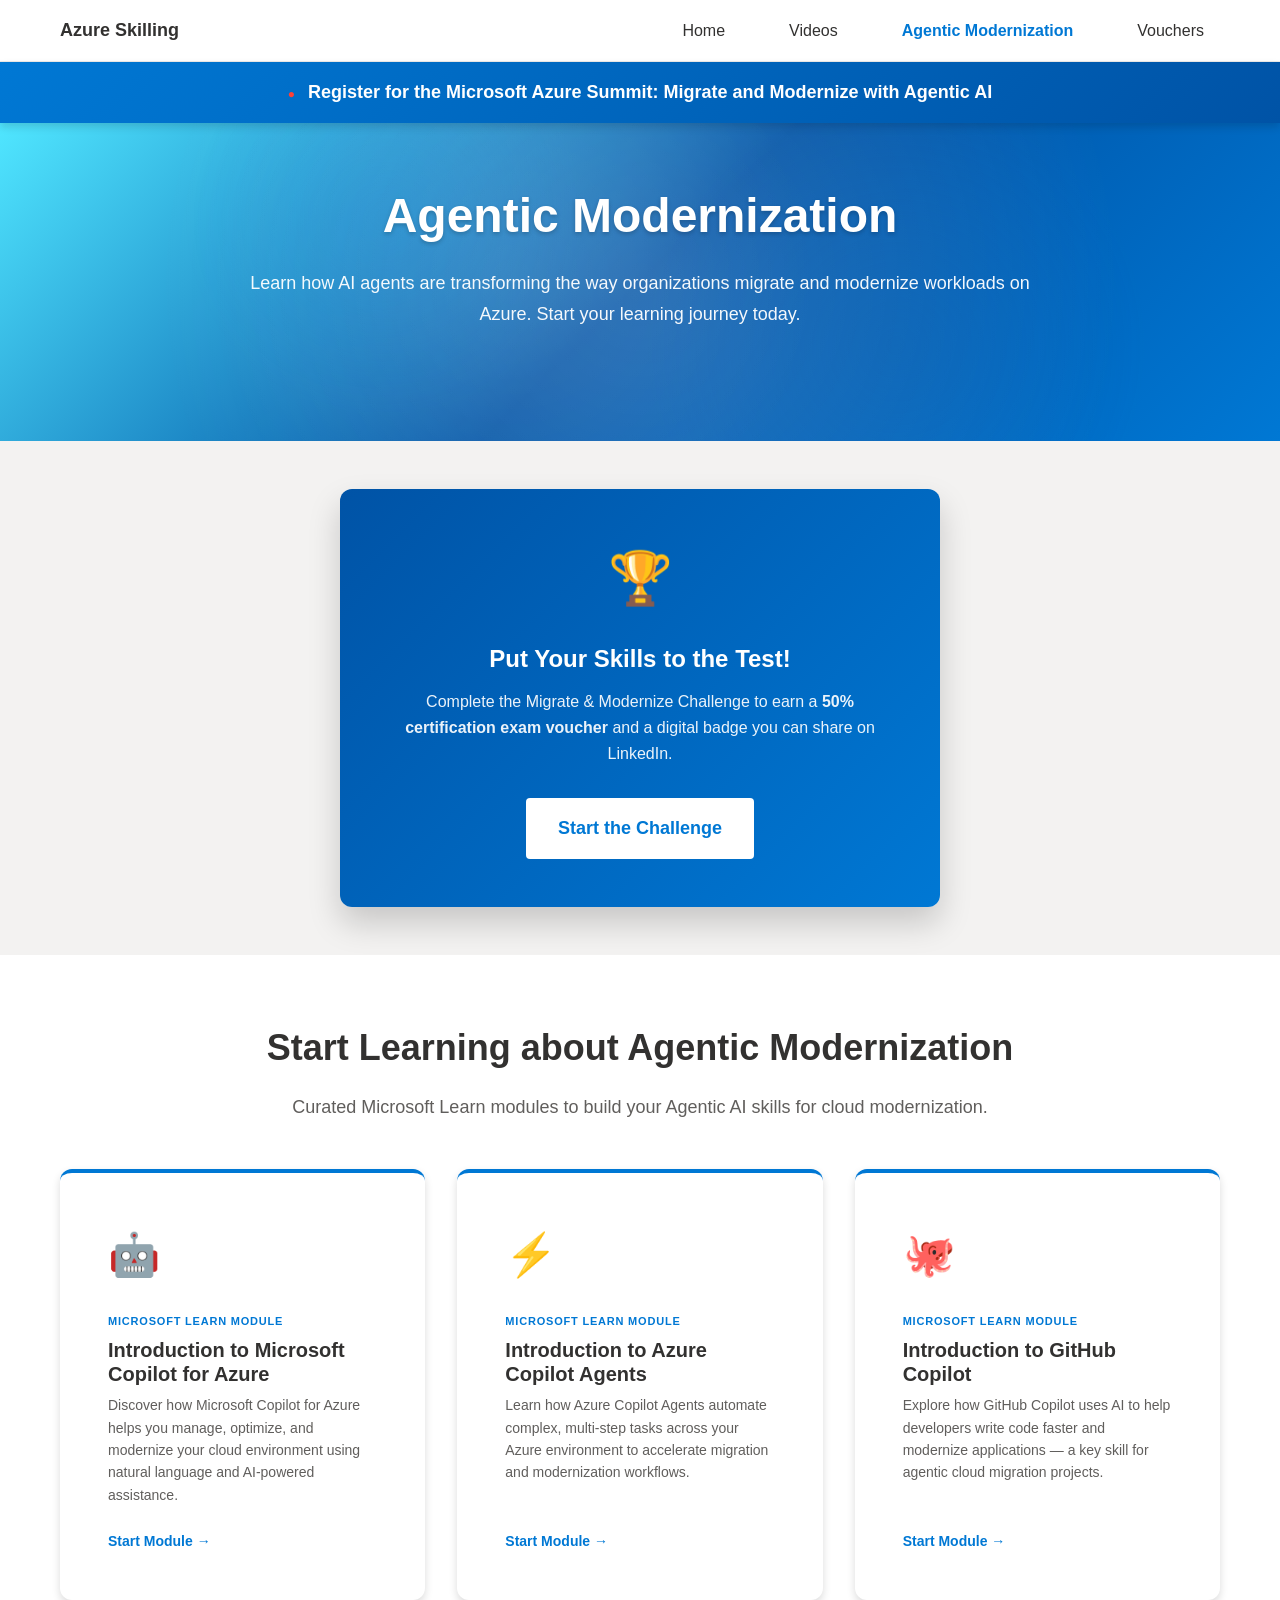
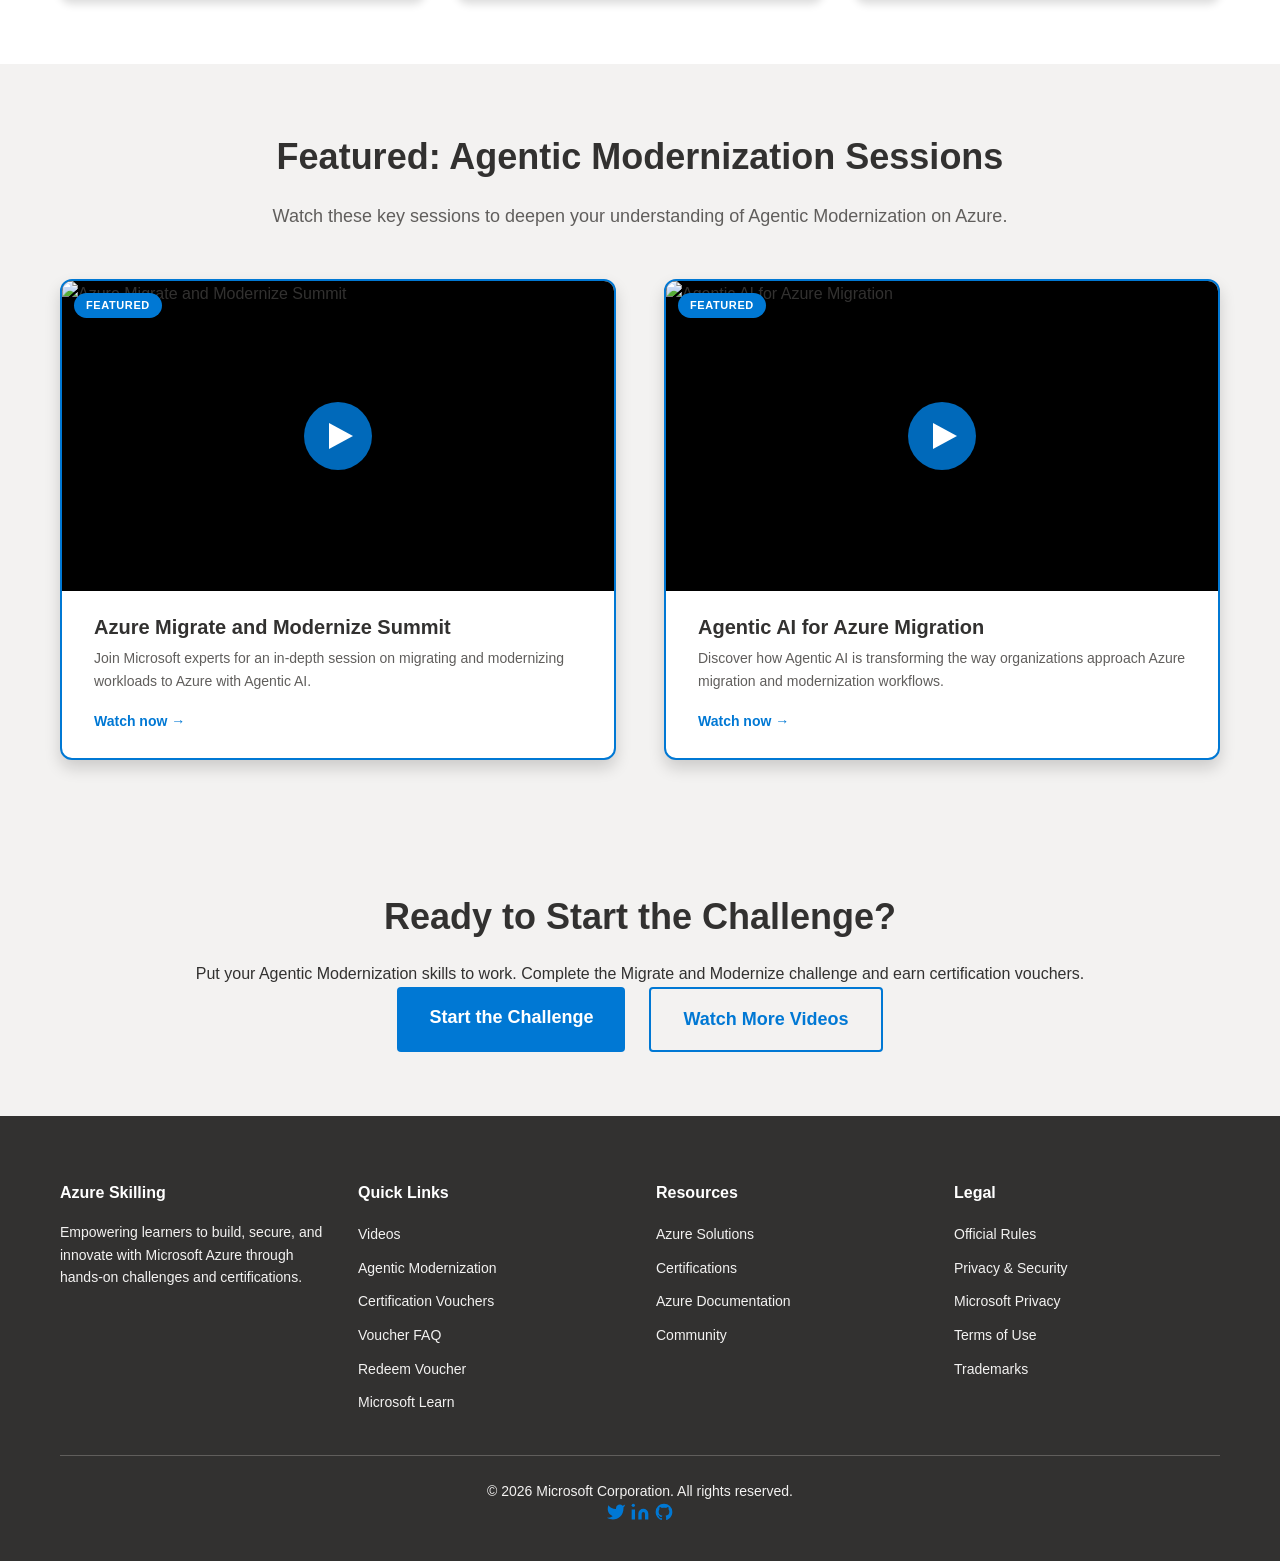
==== commit 984c5228: "Replace full-width challenge banner with centered card box on Agentic page Co-Authored-By: Claude So" ====
--- a/agentic.html
+++ b/agentic.html
@@ -48,21 +48,17 @@
         </div>
     </section>
 
-    <!-- Challenge Banner -->
-    <div class="challenge-banner" role="complementary">
-        <div class="container">
-            <div class="challenge-banner-inner">
-                <div class="challenge-banner-text">
-                    <span class="challenge-banner-icon">🏆</span>
-                    <div>
-                        <strong>Put your skills to the test!</strong>
-                        Complete the Migrate &amp; Modernize Challenge to earn a 50% certification exam voucher and digital badge.
-                    </div>
-                </div>
-                <a href="https://aka.ms/MigrateModernizeChallenge2026" class="btn btn-primary" target="_blank" rel="noopener noreferrer">Start the Challenge</a>
-            </div>
-        </div>
-    </div>
+    <!-- Challenge Box -->
+    <section class="challenge-box-section">
+        <div class="container">
+            <div class="challenge-box">
+                <div class="challenge-box-icon">🏆</div>
+                <h2 class="challenge-box-title">Put Your Skills to the Test!</h2>
+                <p class="challenge-box-desc">Complete the Migrate &amp; Modernize Challenge to earn a <strong>50% certification exam voucher</strong> and a digital badge you can share on LinkedIn.</p>
+                <a href="https://aka.ms/MigrateModernizeChallenge2026" class="btn btn-primary btn-large" target="_blank" rel="noopener noreferrer">Start the Challenge</a>
+            </div>
+        </div>
+    </section>
 
     <!-- Learning Paths Section -->
     <section class="learning-section">
--- a/styles.css
+++ b/styles.css
@@ -1511,58 +1511,53 @@
 }
 
 /* ==========================================
-   CHALLENGE BANNER
-   ========================================== */
-.challenge-banner {
+   CHALLENGE BOX
+   ========================================== */
+.challenge-box-section {
+    padding: var(--spacing-xl) 0;
+    background: var(--color-gray-lightest);
+}
+
+.challenge-box {
+    max-width: 600px;
+    margin: 0 auto;
     background: linear-gradient(135deg, #0053a6 0%, #0078d4 100%);
+    border-radius: var(--border-radius-lg);
+    padding: var(--spacing-xl) var(--spacing-xxl);
+    text-align: center;
     color: var(--color-white);
-    padding: var(--spacing-md) 0;
-    box-shadow: var(--shadow-md);
-}
-
-.challenge-banner-inner {
-    display: flex;
-    align-items: center;
-    justify-content: space-between;
-    gap: var(--spacing-lg);
-    flex-wrap: wrap;
-}
-
-.challenge-banner-text {
-    display: flex;
-    align-items: center;
-    gap: var(--spacing-md);
+    box-shadow: var(--shadow-xl);
+}
+
+.challenge-box-icon {
+    font-size: 52px;
+    margin-bottom: var(--spacing-md);
+}
+
+.challenge-box-title {
+    font-size: var(--font-size-h3);
+    font-weight: 700;
+    margin-bottom: var(--spacing-sm);
+    line-height: var(--line-height-heading);
+}
+
+.challenge-box-desc {
     font-size: var(--font-size-base);
-    line-height: 1.5;
-}
-
-.challenge-banner-icon {
-    font-size: 32px;
-    flex-shrink: 0;
-}
-
-.challenge-banner .btn-primary {
-    flex-shrink: 0;
-    white-space: nowrap;
+    line-height: var(--line-height-base);
+    margin-bottom: var(--spacing-lg);
+    opacity: 0.92;
+}
+
+.challenge-box .btn-primary {
     background: var(--color-white);
     color: var(--color-azure-blue);
     border-color: var(--color-white);
-}
-
-.challenge-banner .btn-primary:hover {
+    font-weight: 700;
+}
+
+.challenge-box .btn-primary:hover {
     background: var(--color-gray-lightest);
     border-color: var(--color-gray-lightest);
-}
-
-@media (max-width: 768px) {
-    .challenge-banner-inner {
-        flex-direction: column;
-        text-align: center;
-    }
-    .challenge-banner-text {
-        flex-direction: column;
-        text-align: center;
-    }
 }
 
 /* ==========================================
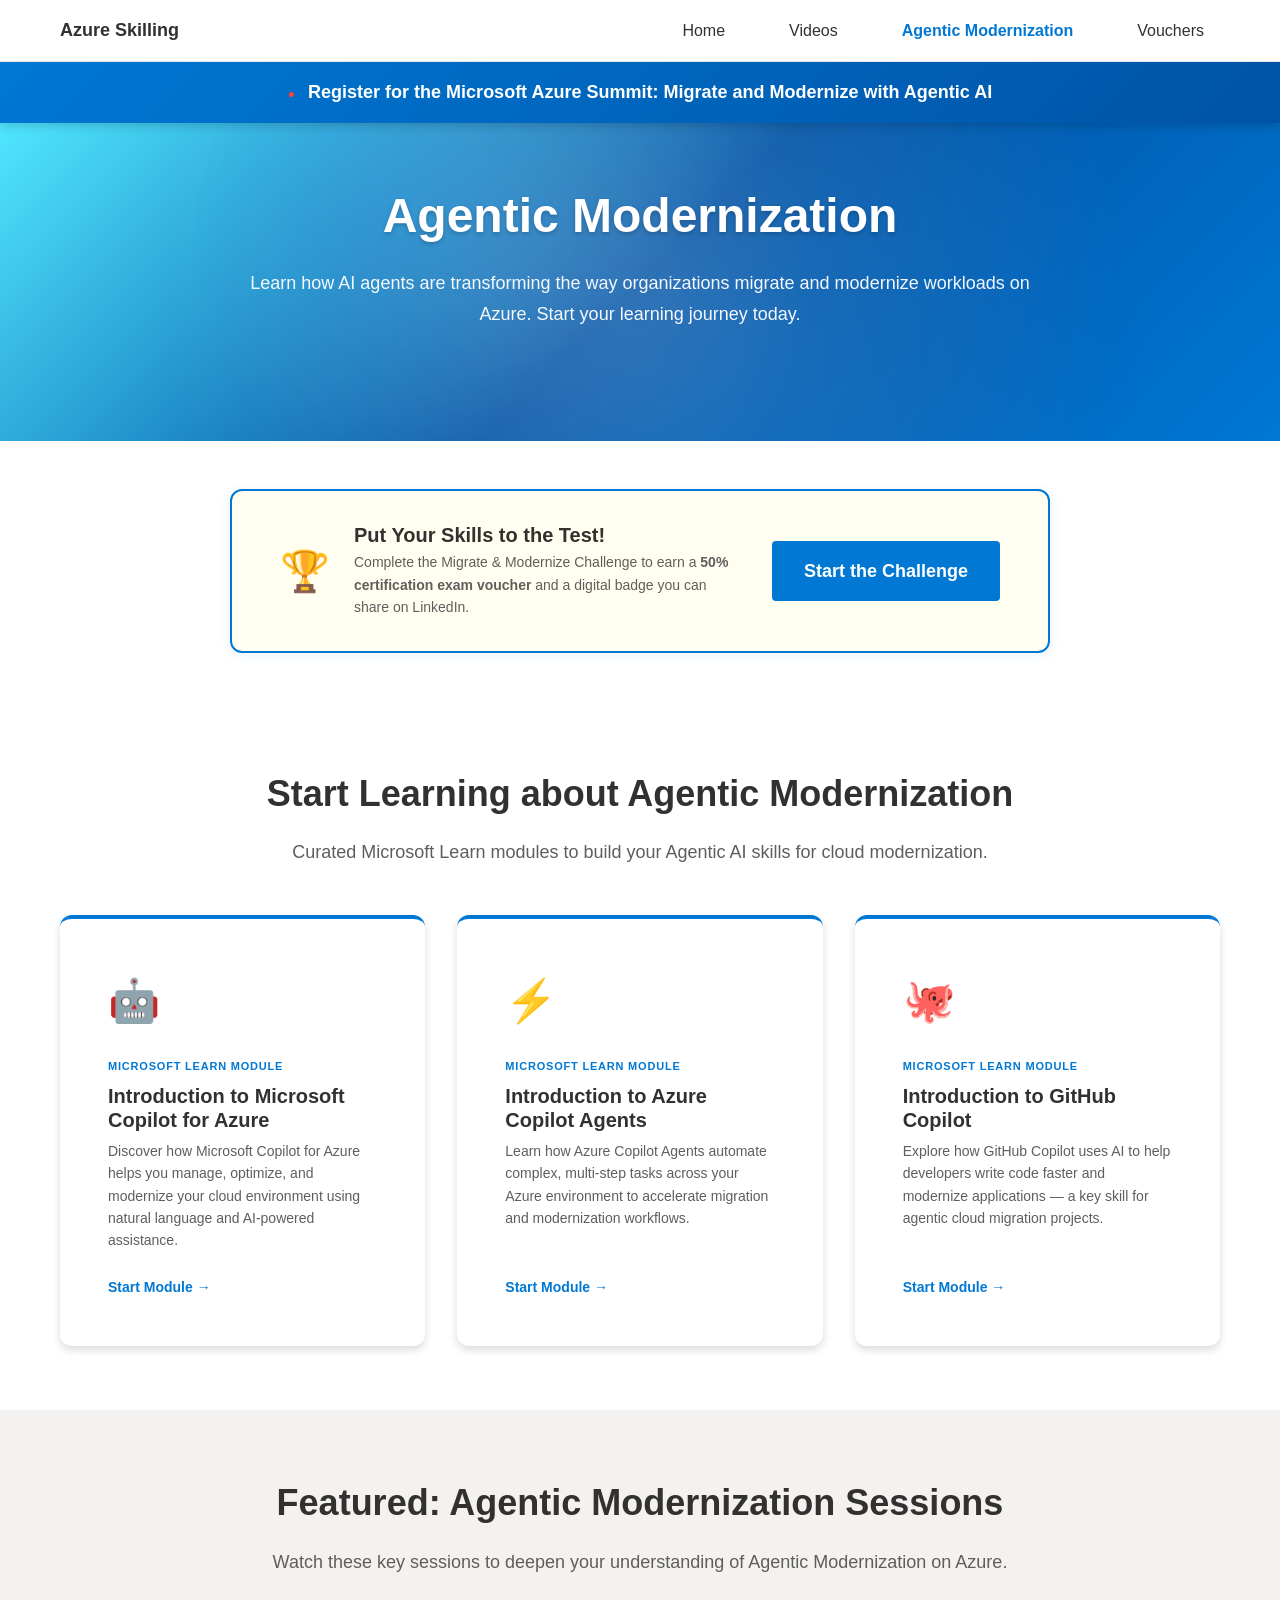
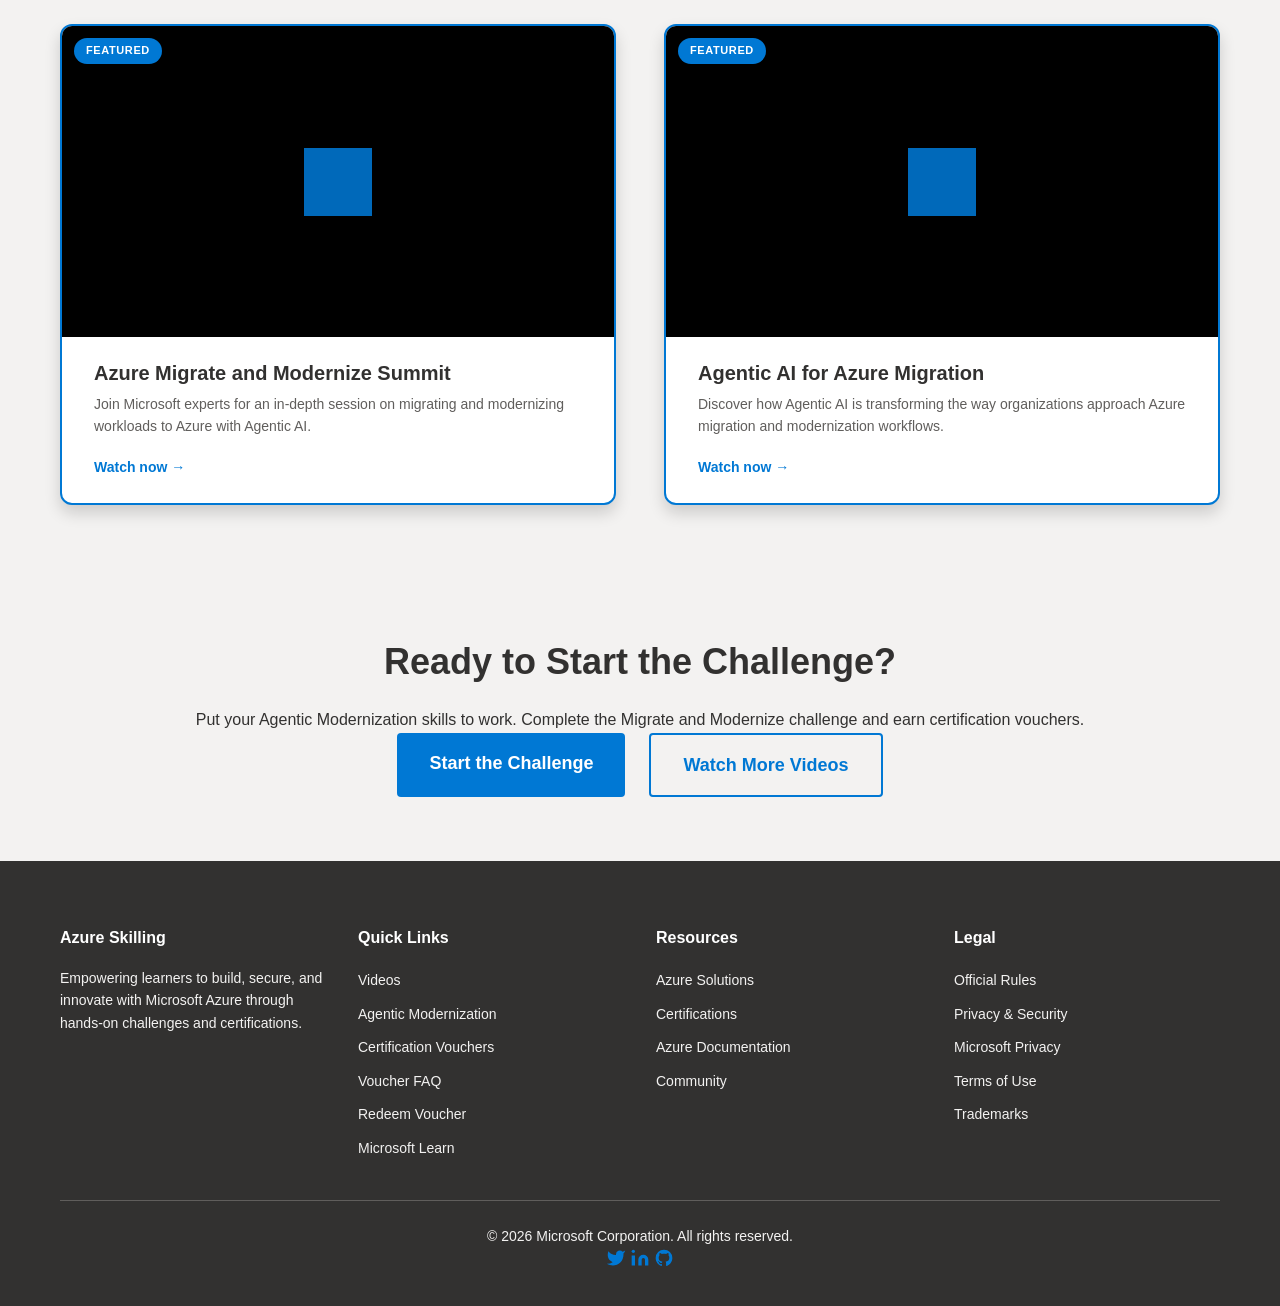
==== commit 8aaa6e12: "Restyle challenge box: light yellow background, blue border, horizontal layout with button on right " ====
--- a/agentic.html
+++ b/agentic.html
@@ -52,9 +52,13 @@
     <section class="challenge-box-section">
         <div class="container">
             <div class="challenge-box">
-                <div class="challenge-box-icon">🏆</div>
-                <h2 class="challenge-box-title">Put Your Skills to the Test!</h2>
-                <p class="challenge-box-desc">Complete the Migrate &amp; Modernize Challenge to earn a <strong>50% certification exam voucher</strong> and a digital badge you can share on LinkedIn.</p>
+                <div class="challenge-box-left">
+                    <span class="challenge-box-icon">🏆</span>
+                    <div>
+                        <h2 class="challenge-box-title">Put Your Skills to the Test!</h2>
+                        <p class="challenge-box-desc">Complete the Migrate &amp; Modernize Challenge to earn a <strong>50% certification exam voucher</strong> and a digital badge you can share on LinkedIn.</p>
+                    </div>
+                </div>
                 <a href="https://aka.ms/MigrateModernizeChallenge2026" class="btn btn-primary btn-large" target="_blank" rel="noopener noreferrer">Start the Challenge</a>
             </div>
         </div>
--- a/styles.css
+++ b/styles.css
@@ -1515,49 +1515,63 @@
    ========================================== */
 .challenge-box-section {
     padding: var(--spacing-xl) 0;
-    background: var(--color-gray-lightest);
+    background: var(--color-white);
 }
 
 .challenge-box {
-    max-width: 600px;
+    max-width: 820px;
     margin: 0 auto;
-    background: linear-gradient(135deg, #0053a6 0%, #0078d4 100%);
+    background: #fffef0;
+    border: 2px solid var(--color-azure-blue);
     border-radius: var(--border-radius-lg);
-    padding: var(--spacing-xl) var(--spacing-xxl);
-    text-align: center;
-    color: var(--color-white);
-    box-shadow: var(--shadow-xl);
+    padding: var(--spacing-lg) var(--spacing-xl);
+    display: flex;
+    align-items: center;
+    justify-content: space-between;
+    gap: var(--spacing-lg);
+    box-shadow: 0 2px 12px rgba(0, 120, 212, 0.1);
+}
+
+.challenge-box-left {
+    display: flex;
+    align-items: center;
+    gap: var(--spacing-md);
 }
 
 .challenge-box-icon {
-    font-size: 52px;
-    margin-bottom: var(--spacing-md);
+    font-size: 40px;
+    flex-shrink: 0;
 }
 
 .challenge-box-title {
-    font-size: var(--font-size-h3);
+    font-size: var(--font-size-h4);
     font-weight: 700;
-    margin-bottom: var(--spacing-sm);
+    color: var(--color-gray);
+    margin-bottom: 4px;
     line-height: var(--line-height-heading);
 }
 
 .challenge-box-desc {
-    font-size: var(--font-size-base);
+    font-size: var(--font-size-small);
+    color: var(--color-gray-light);
     line-height: var(--line-height-base);
-    margin-bottom: var(--spacing-lg);
-    opacity: 0.92;
+    margin: 0;
 }
 
 .challenge-box .btn-primary {
-    background: var(--color-white);
-    color: var(--color-azure-blue);
-    border-color: var(--color-white);
-    font-weight: 700;
-}
-
-.challenge-box .btn-primary:hover {
-    background: var(--color-gray-lightest);
-    border-color: var(--color-gray-lightest);
+    flex-shrink: 0;
+    white-space: nowrap;
+}
+
+@media (max-width: 768px) {
+    .challenge-box {
+        flex-direction: column;
+        text-align: center;
+    }
+    .challenge-box-left {
+        flex-direction: column;
+        text-align: center;
+    }
 }
 
 /* ==========================================
